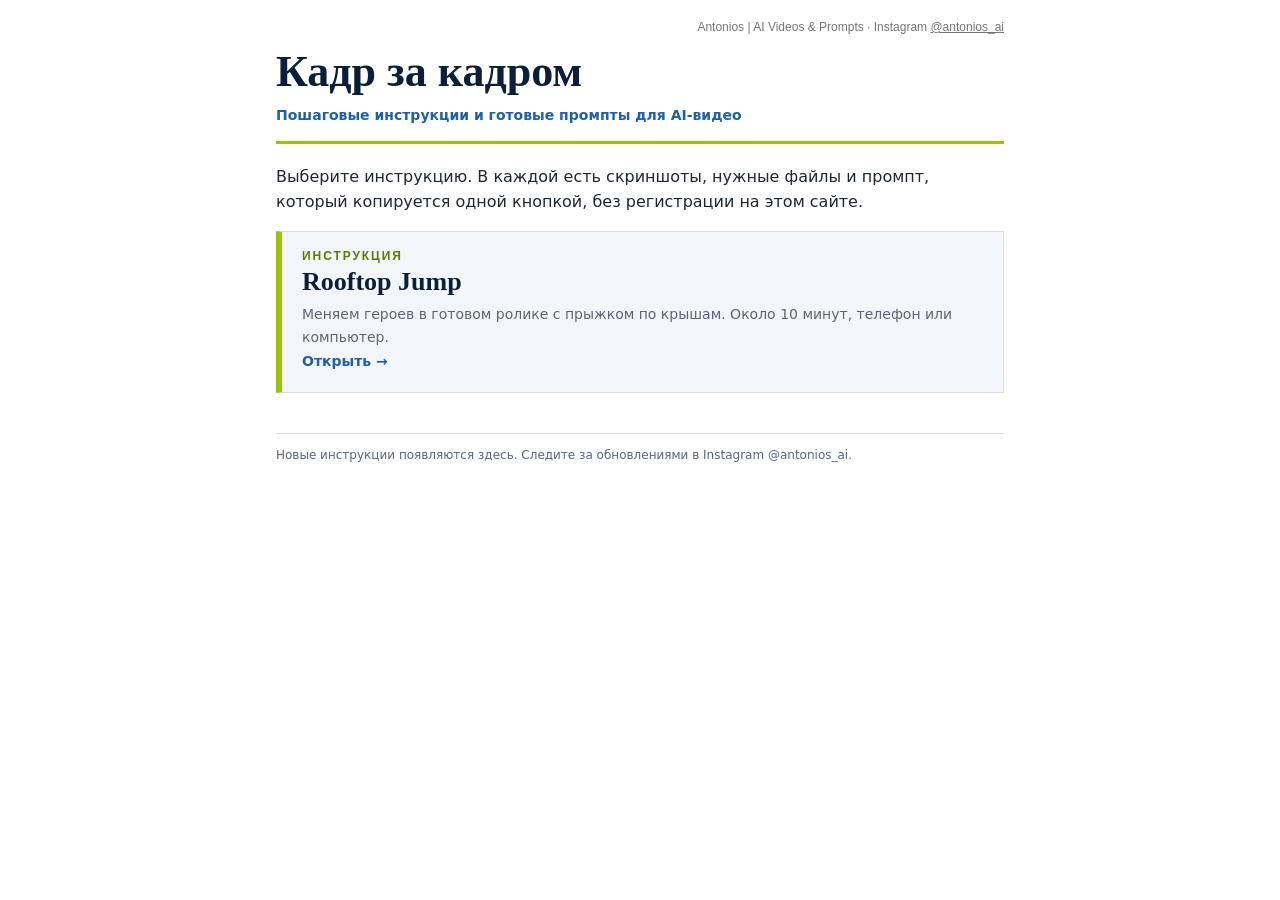
==== index.html @ 6270c0dc "Add files via upload" ====
<!doctype html><html lang="ru"><head><meta charset="utf-8"><meta name="viewport" content="width=device-width,initial-scale=1"><title>Кадр за кадром</title>
<meta name="description" content="Пошаговые инструкции и готовые промпты для AI-видео. Antonios | AI Videos & Prompts.">
<link rel="stylesheet" href="style.css"></head><body><div class="wrap">
<p class="top">Antonios | AI Videos &amp; Prompts · Instagram <a href="https://instagram.com/antonios_ai">@antonios_ai</a></p>
<h1>Кадр за кадром</h1>
<p class="meta">Пошаговые инструкции и готовые промпты для AI-видео</p>
<p>Выберите инструкцию. В каждой есть скриншоты, нужные файлы и промпт, который копируется одной кнопкой, без регистрации на этом сайте.</p>
<a class="tile" href="rooftop-jump/"><div class="kick" style="margin:0 0 4px">Инструкция</div><h2>Rooftop Jump</h2><p>Меняем героев в готовом ролике с прыжком по крышам. Около 10 минут, телефон или компьютер.</p><span>Открыть →</span></a>
<p class="foot">Новые инструкции появляются здесь. Следите за обновлениями в Instagram @antonios_ai.</p>
</div></body></html>
---- style.css ----
:root{--navy:#0B1F3A;--blue:#1F5FAF;--lime:#9BC400;--olive:#5F7A00;--grey:#5A6577;--card:#F2F5FA;--limebg:#F4FADC;--line:#D5DCE6;--bg:#FFFFFF;--fg:#1E2733;--amber:#8F6420;--amberbg:#FBF0DC;--head:Georgia,'Times New Roman',serif;--body:Verdana,Geneva,'DejaVu Sans',sans-serif}
@media (prefers-color-scheme:dark){:root:not([data-theme=light]){--bg:#0F1724;--fg:#E6EBF2;--navy:#F2F6FC;--blue:#6FA3E8;--grey:#A3AEBF;--card:#18233A;--limebg:#1F2A12;--line:#2C3A52;--olive:#B7D84A;--amber:#E3B766;--amberbg:#2B2413;color-scheme:dark}}
*{box-sizing:border-box}
body{margin:0;background:var(--bg);color:var(--fg);font-family:var(--body);font-size:16px;line-height:1.6}
.wrap{max-width:760px;margin:0 auto;padding:20px 16px 60px}
.top{text-align:right;font:12px Arial,sans-serif;color:#767676;margin:0 0 14px}
.top a{color:inherit}
h1{font-family:var(--head);color:var(--navy);font-size:clamp(30px,7vw,44px);line-height:1.1;margin:0 0 8px;text-wrap:balance}
h2{font-family:var(--head);color:var(--navy);font-size:26px;line-height:1.2;margin:0 0 10px;padding-bottom:6px;border-bottom:1px solid var(--line)}
.kick{font:700 12px/1 Arial,sans-serif;letter-spacing:.16em;text-transform:uppercase;color:var(--olive);margin:44px 0 6px}
.red{font:700 clamp(16px,4vw,20px) Arial,sans-serif;color:#C00000;margin:0}
.meta{color:var(--blue);font-weight:700;font-size:14px;margin:0 0 20px;padding-bottom:14px;border-bottom:3px solid var(--lime)}
a{color:var(--blue)}
.card{background:var(--card);border-left:6px solid var(--lime);padding:20px;display:grid;gap:20px;grid-template-columns:1fr}
@media(min-width:620px){.card{grid-template-columns:1fr 200px;align-items:center}}
.card h2{border:0;padding:0;margin:4px 0 8px}
.btn{display:block;background:var(--blue);color:#fff!important;text-decoration:none;font:700 16px var(--body);text-align:center;padding:16px 20px;border:0;border-radius:4px;width:100%;cursor:pointer;min-height:52px}
.btn.done{background:var(--limebg);color:var(--olive)!important;outline:2px solid var(--olive)}
.qr{border:2px dashed var(--lime);background:var(--bg);aspect-ratio:1;display:flex;align-items:center;justify-content:center;text-align:center;font:700 13px Arial,sans-serif;color:var(--grey);padding:10px}
.qr img{width:100%;height:auto}
.small{font-size:13px;color:var(--grey);text-align:center;margin:6px 0 0}
.ph{background:#F3E2A9;color:#4A3A12;font:700 12px Arial,sans-serif;padding:1px 6px;display:inline-block;margin-top:8px}
table{border-collapse:collapse;width:100%;font-size:14px}
td{padding:9px 6px;border-bottom:1px solid var(--line);vertical-align:top}
td:first-child{font-weight:700;white-space:nowrap;padding-right:14px}td+td{color:var(--grey)}
ol.s{padding-left:0;list-style:none;counter-reset:n;margin:12px 0}
ol.s li{counter-increment:n;position:relative;padding-left:34px;margin:0 0 10px}
ol.s li::before{content:counter(n);position:absolute;left:0;top:0;font-weight:700;color:var(--blue)}
.tag{display:inline-block;background:#D93636;color:#fff;font:700 11px Arial,sans-serif;border-radius:3px;padding:0 5px;margin:0 2px;line-height:17px;vertical-align:1px}
.shots{display:grid;grid-template-columns:1fr 1fr;gap:12px;margin:16px 0}
.shots figure{margin:0}.shots img{width:100%;height:auto;border:1px solid var(--line);border-radius:4px;display:block}
figcaption{font-size:12px;color:var(--grey);font-style:italic;margin-top:4px}
.call{background:var(--limebg);border-left:4px solid var(--blue);padding:12px 16px;margin:16px 0;font-size:14px}
.call b.h{display:block;font:700 12px Arial,sans-serif;letter-spacing:.08em;text-transform:uppercase;color:var(--blue);margin-bottom:4px}
.call.w{background:var(--amberbg);border-color:var(--amber)}.call.w b.h{color:var(--amber)}
pre{background:var(--card);border:1px solid var(--line);border-radius:4px;padding:16px;font:13px/1.6 var(--body);white-space:pre-wrap;overflow-wrap:anywhere;margin:10px 0}
.bar{position:sticky;top:0;background:var(--bg);padding:10px 0;z-index:2}
ul.ck{list-style:none;padding:0}ul.ck li{padding-left:26px;position:relative;margin:4px 0}ul.ck li::before{content:"✓";position:absolute;left:0;color:var(--olive);font-weight:700}
.foot{font-size:12px;color:var(--grey);margin-top:40px;border-top:1px solid var(--line);padding-top:12px}
.tile{display:block;text-decoration:none;color:inherit;border:1px solid var(--line);border-left:6px solid var(--lime);padding:18px 20px;background:var(--card);margin:14px 0}
.tile:hover{border-left-color:var(--blue)}
.tile h2{border:0;margin:0 0 6px;padding:0}.tile p{margin:0;color:var(--grey);font-size:14px}
.tile span{color:var(--blue);font-weight:700;font-size:14px}
@media(max-width:619px){.card>div:nth-child(2){display:none}}
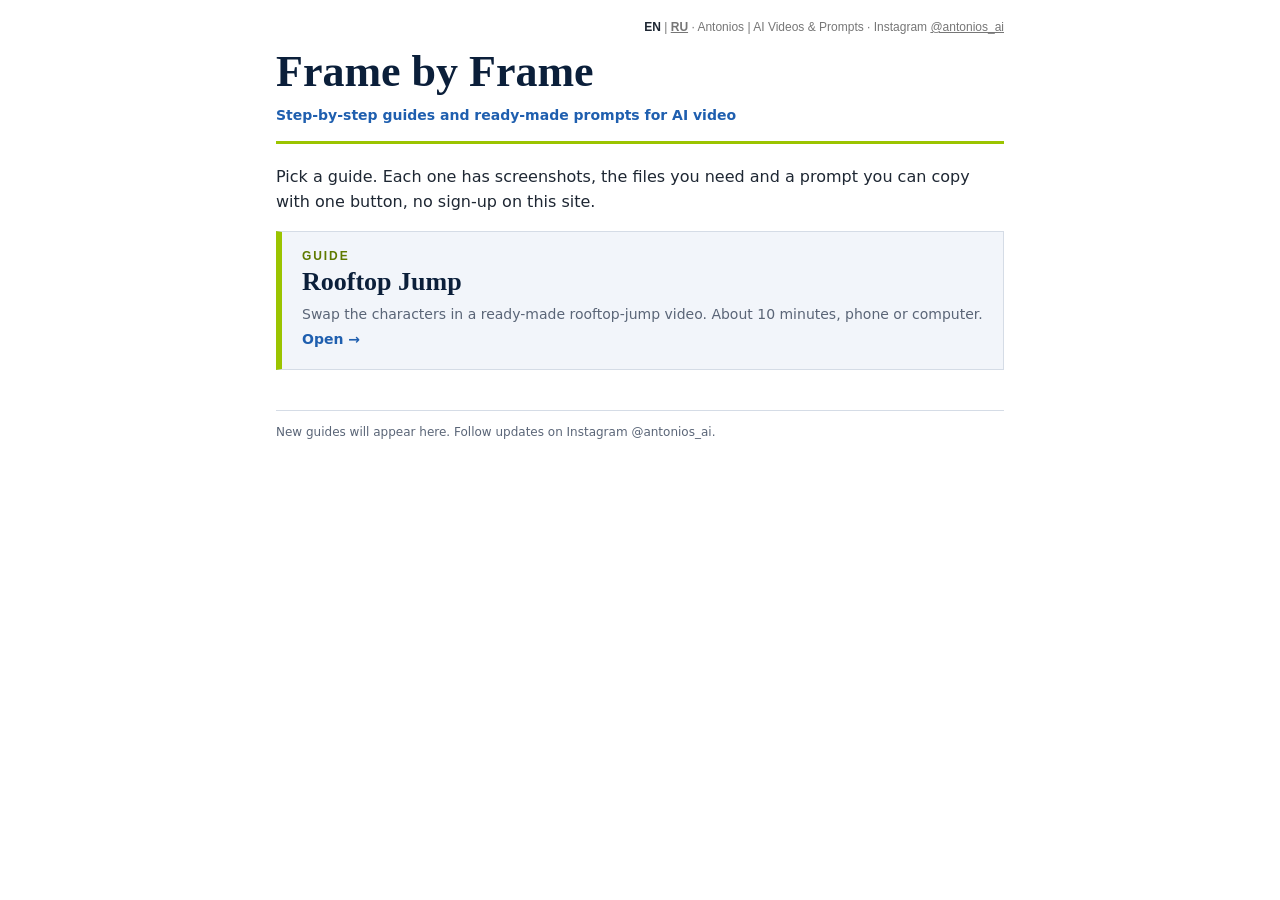
==== commit e494172d: "Add files via upload" ====
--- a/index.html
+++ b/index.html
@@ -1,10 +1,11 @@
-<!doctype html><html lang="ru"><head><meta charset="utf-8"><meta name="viewport" content="width=device-width,initial-scale=1"><title>Кадр за кадром</title>
-<meta name="description" content="Пошаговые инструкции и готовые промпты для AI-видео. Antonios | AI Videos & Prompts.">
+<!doctype html><html lang="en"><head><meta charset="utf-8"><meta name="viewport" content="width=device-width,initial-scale=1"><title>Frame by Frame</title>
+<meta name="description" content="Step-by-step guides and ready-made prompts for AI video. Antonios | AI Videos & Prompts.">
+<link rel="alternate" hreflang="en" href="https://nova-leks.github.io/kadr-za-kadrom/"><link rel="alternate" hreflang="ru" href="https://nova-leks.github.io/kadr-za-kadrom/ru/">
 <link rel="stylesheet" href="style.css"></head><body><div class="wrap">
-<p class="top">Antonios | AI Videos &amp; Prompts · Instagram <a href="https://instagram.com/antonios_ai">@antonios_ai</a></p>
-<h1>Кадр за кадром</h1>
-<p class="meta">Пошаговые инструкции и готовые промпты для AI-видео</p>
-<p>Выберите инструкцию. В каждой есть скриншоты, нужные файлы и промпт, который копируется одной кнопкой, без регистрации на этом сайте.</p>
-<a class="tile" href="rooftop-jump/"><div class="kick" style="margin:0 0 4px">Инструкция</div><h2>Rooftop Jump</h2><p>Меняем героев в готовом ролике с прыжком по крышам. Около 10 минут, телефон или компьютер.</p><span>Открыть →</span></a>
-<p class="foot">Новые инструкции появляются здесь. Следите за обновлениями в Instagram @antonios_ai.</p>
-</div></body></html>+<p class="top"><span class="lang"><b>EN</b> | <a href="ru/" hreflang="ru">RU</a></span> · Antonios | AI Videos &amp; Prompts · Instagram <a href="https://instagram.com/antonios_ai">@antonios_ai</a></p>
+<h1>Frame by Frame</h1>
+<p class="meta">Step-by-step guides and ready-made prompts for AI video</p>
+<p>Pick a guide. Each one has screenshots, the files you need and a prompt you can copy with one button, no sign-up on this site.</p>
+<a class="tile" href="rooftop-jump/"><div class="kick" style="margin:0 0 4px">Guide</div><h2>Rooftop Jump</h2><p>Swap the characters in a ready-made rooftop-jump video. About 10 minutes, phone or computer.</p><span>Open →</span></a>
+<p class="foot">New guides will appear here. Follow updates on Instagram @antonios_ai.</p>
+</div></body></html>
--- a/style.css
+++ b/style.css
@@ -43,3 +43,4 @@
 .tile h2{border:0;margin:0 0 6px;padding:0}.tile p{margin:0;color:var(--grey);font-size:14px}
 .tile span{color:var(--blue);font-weight:700;font-size:14px}
 @media(max-width:619px){.card>div:nth-child(2){display:none}}
+.lang b{color:var(--fg)}.lang a{font-weight:700}
